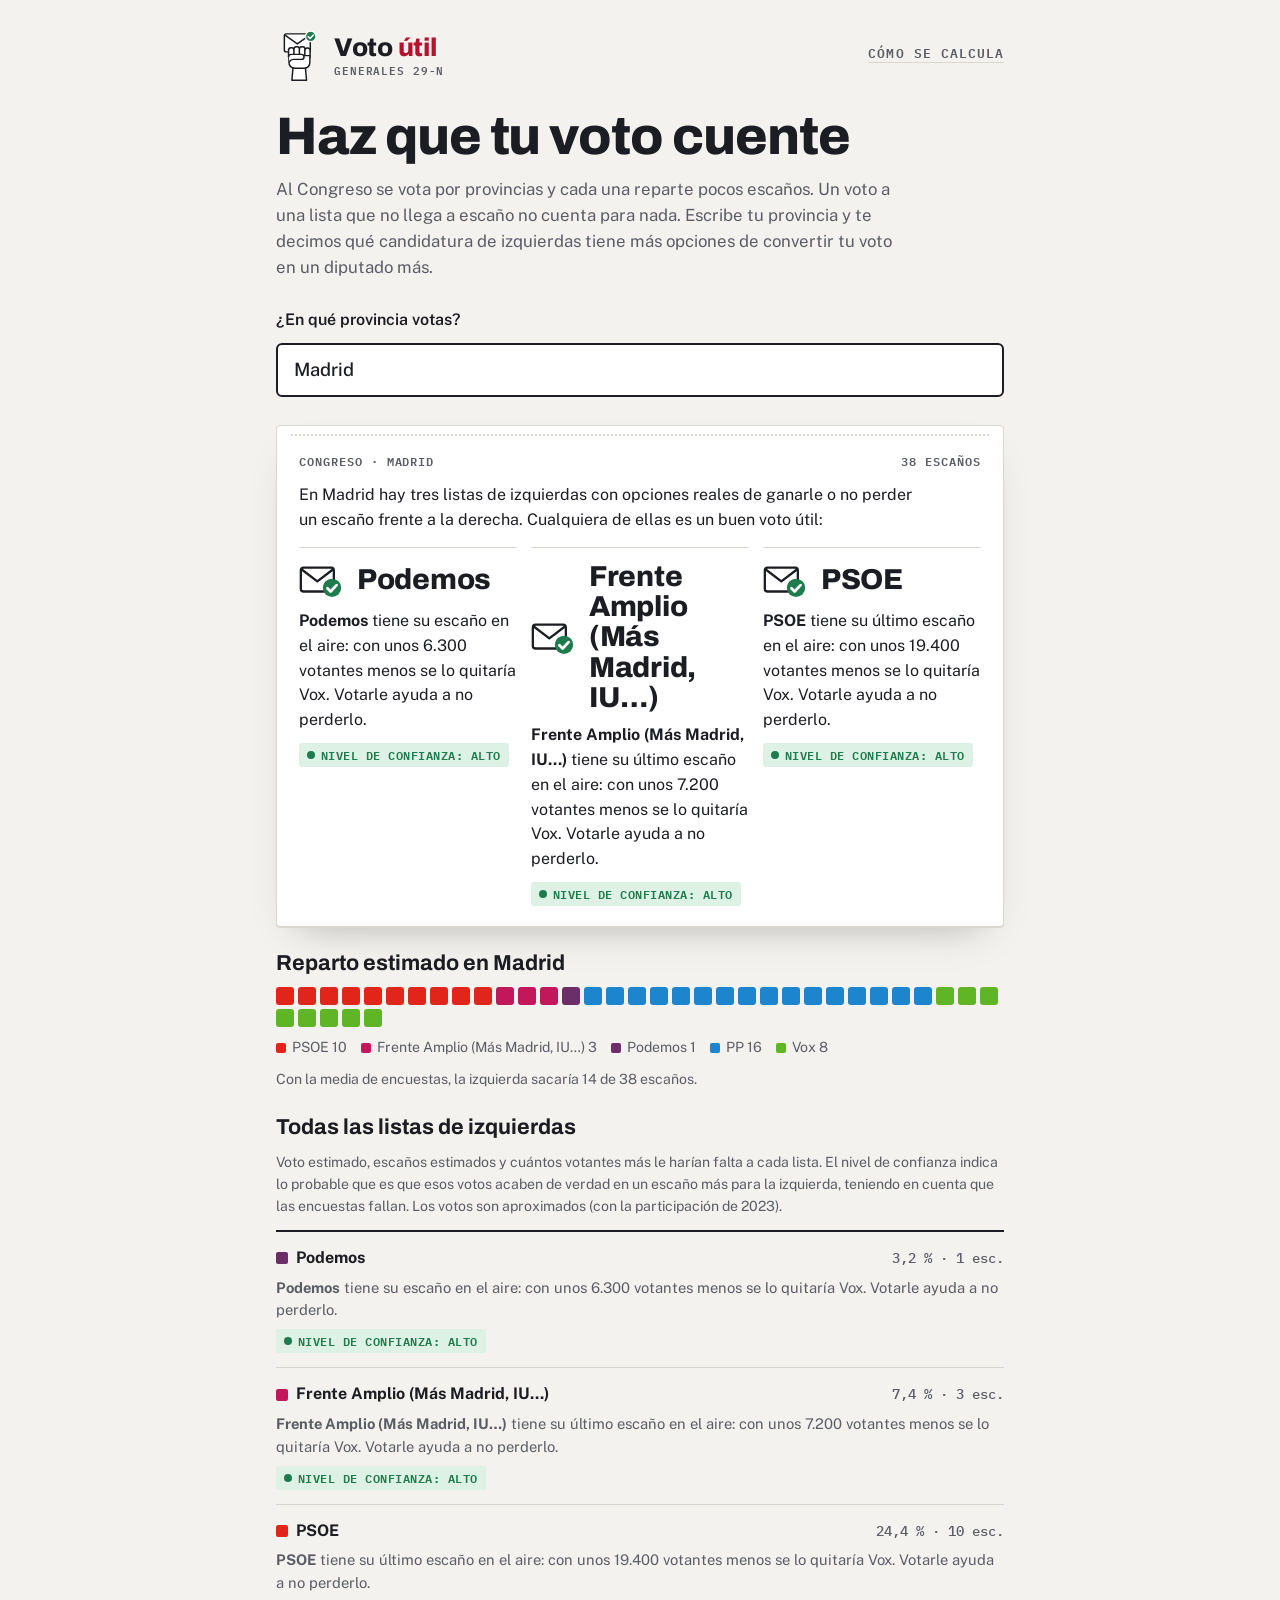
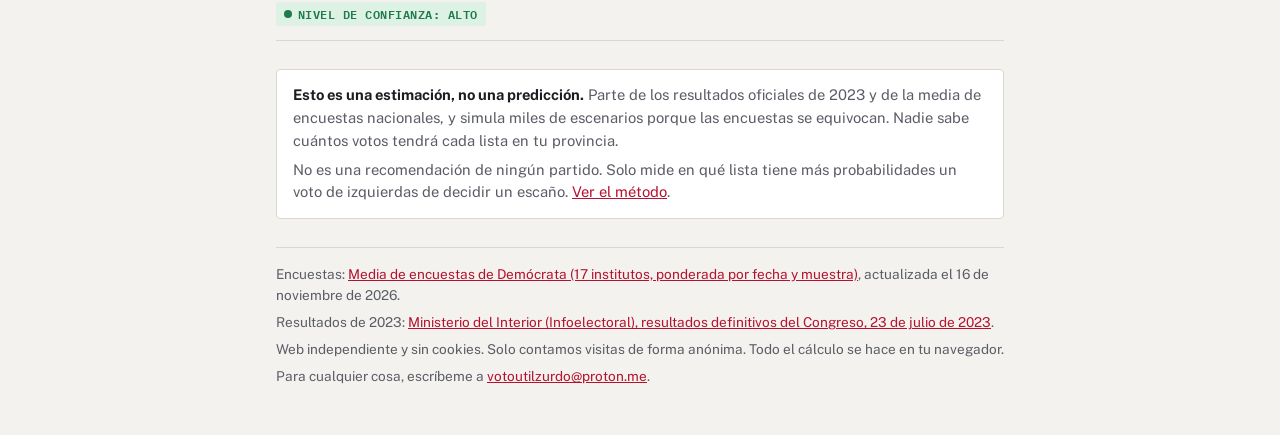
==== index.html @ 3c378f8c "Add files via upload" ====
<!doctype html>
<html lang="es">
<head>
<meta charset="utf-8">
<meta name="viewport" content="width=device-width, initial-scale=1, viewport-fit=cover">
<title>Voto útil de izquierdas</title>
<meta name="claude:viewport-fit-sides" content="cover">
<meta name="description" content="Escribe tu provincia y descubre qué candidatura de izquierdas convierte mejor tu voto en escaños el 29 de noviembre.">
<link rel="preconnect" href="https://fonts.googleapis.com">
<link rel="preconnect" href="https://fonts.gstatic.com" crossorigin>
<link rel="stylesheet" href="https://fonts.googleapis.com/css2?family=Archivo:wght@600;700;800&family=IBM+Plex+Mono:wght@500;600&family=Public+Sans:wght@400;500;600;700&display=swap">
<link rel="stylesheet" href="css/estilo.css">
</head>
<body>
<main class="envoltura">
  <div class="marca">
    <a class="logo" href="index.html" aria-label="Voto útil, inicio"><svg class="logo-puno" viewBox="-10 -12 220 254" aria-hidden="true"><g stroke="var(--tinta)" stroke-width="7" stroke-linejoin="round" stroke-linecap="round"> <rect x="30" y="14" width="124" height="86" rx="9" fill="var(--papeleta)"/> <path d="M33 20 L92 62 L151 20" fill="none"/> <path d="M72 168 L66 236 L136 236 L130 168 Z" fill="var(--papeleta)"/> <rect x="50" y="80" width="27" height="52" rx="12" fill="var(--papeleta)"/> <rect x="76" y="76" width="27" height="56" rx="12" fill="var(--papeleta)"/> <rect x="102" y="76" width="27" height="56" rx="12" fill="var(--papeleta)"/> <rect x="128" y="82" width="25" height="50" rx="12" fill="var(--papeleta)"/> <path d="M52 118 L52 150 Q52 178 82 178 L124 178 Q152 178 152 150 L152 118 Z" fill="var(--papeleta)"/> <path d="M50 124 Q50 112 64 112 L112 112 Q124 112 124 124 Q124 136 112 136 L72 136 Q60 136 56 146" fill="var(--papeleta)"/> </g> <circle cx="156" cy="26" r="25" fill="var(--ok)" stroke="var(--papeleta)" stroke-width="6"/> <path d="M144 27 L153 36 L169 19" fill="none" stroke="var(--papeleta)" stroke-width="7" stroke-linecap="round" stroke-linejoin="round"/> <metadata></metadata></svg><span class="logo-texto"><b>Voto <em>útil</em></b><small>Generales 29-N</small></span></a>
    <a href="como-se-calcula.html">Cómo se calcula</a>
  </div>

  <header style="display:grid;gap:12px">
    <h1>Haz que tu voto cuente</h1>
    <p class="entradilla">Al Congreso se vota por provincias y cada una reparte pocos escaños. Un voto a una lista que no llega a escaño no cuenta para nada. Escribe tu provincia y te decimos qué candidatura de izquierdas tiene más opciones de convertir tu voto en un diputado más.</p>
  </header>

  <form class="buscador" id="buscador" autocomplete="off">
    <label for="provincia">¿En qué provincia votas?</label>
    <div class="campo">
      <input id="provincia" name="provincia" type="text" placeholder="Por ejemplo: Sevilla, Asturias, Tenerife…" role="combobox" aria-expanded="false" aria-controls="sugerencias" aria-autocomplete="list">
      <ul class="sugerencias" id="sugerencias" role="listbox" hidden></ul>
    </div>
    <p class="error" id="error" hidden></p>
  </form>

  <section id="resultado" aria-live="polite"></section>

  <div class="aviso">
    <p><strong>Esto es una estimación, no una predicción.</strong> Parte de los resultados oficiales de 2023 y de la media de encuestas nacionales, y simula miles de escenarios porque las encuestas se equivocan. Nadie sabe cuántos votos tendrá cada lista en tu provincia.</p>
    <p>No es una recomendación de ningún partido. Solo mide en qué lista tiene más probabilidades un voto de izquierdas de decidir un escaño. <a href="como-se-calcula.html">Ver el método</a>.</p>
  </div>

  <footer id="pie"></footer>
</main>

<script src="datos/base2023.js"></script>
<script src="datos/encuestas.js"></script>
<script src="js/modelo.js"></script>
<script src="js/app.js"></script>
<script src="js/contador.js"></script>
</body>
</html>
---- css/estilo.css ----
/* Concepto: una papeleta blanca sobre la mesa del colegio electoral. Columna única, lectura rápida en móvil. */
:root {
  --papel: #f3f2ee;
  --papeleta: #ffffff;
  --tinta: #1c1d22;
  --tinta-suave: #5b5d66;
  --linea: #d9d7cf;
  --acento: #b5122f;
  --acento-suave: #f6dde1;
  --ok: #1f7a4d;
  --aviso: #9a6200;
  --barra-fondo: #e8e6df;
  --c-alta: #1f7a4d; --c-alta-fondo: #ddf1e5;
  --c-media: #8a5a00; --c-media-fondo: #fbedc8;
  --c-baja: #b3261e; --c-baja-fondo: #f9dedc;
  --f-titulo: "Archivo", "Arial Narrow", system-ui, sans-serif;
  --f-texto: "Public Sans", system-ui, -apple-system, "Segoe UI", sans-serif;
  --f-datos: "IBM Plex Mono", ui-monospace, "SFMono-Regular", Menlo, monospace;
  color-scheme: light;
}
@media (prefers-color-scheme: dark) {
  :root:not([data-theme="light"]) {
    --papel: #16171b; --papeleta: #202127; --tinta: #ecebe6; --tinta-suave: #a6a7ae; --linea: #34353d;
    --acento: #f0607a; --acento-suave: #3a1c24; --ok: #5ccf94; --aviso: #e0a640; --barra-fondo: #2c2d34;
    --c-alta: #6fd8a0; --c-alta-fondo: #173526; --c-media: #f0c25a; --c-media-fondo: #3a2f12; --c-baja: #ff8a80; --c-baja-fondo: #3e1c1a;
    color-scheme: dark;
  }
}
:root[data-theme="dark"] {
  --papel: #16171b; --papeleta: #202127; --tinta: #ecebe6; --tinta-suave: #a6a7ae; --linea: #34353d;
  --acento: #f0607a; --acento-suave: #3a1c24; --ok: #5ccf94; --aviso: #e0a640; --barra-fondo: #2c2d34;
    --c-alta: #6fd8a0; --c-alta-fondo: #173526; --c-media: #f0c25a; --c-media-fondo: #3a2f12; --c-baja: #ff8a80; --c-baja-fondo: #3e1c1a;
  color-scheme: dark;
}

* { box-sizing: border-box; }
html { -webkit-text-size-adjust: 100%; }
body {
  margin: 0;
  background: var(--papel);
  color: var(--tinta);
  font: 16px/1.55 var(--f-texto);
}
.envoltura {
  max-width: 760px;
  margin: 0 auto;
  padding-block: 28px 48px;
  padding-left: max(16px, env(safe-area-inset-left, 0px));
  padding-right: max(16px, env(safe-area-inset-right, 0px));
  display: grid;
  gap: 28px;
}
a { color: var(--acento); }
a:focus-visible, button:focus-visible, input:focus-visible { outline: 3px solid var(--acento); outline-offset: 2px; }

/* Cabecera */
.marca {
  display: flex; justify-content: space-between; align-items: baseline; gap: 12px; flex-wrap: wrap;
  font: 600 13px/1 var(--f-datos); letter-spacing: .08em; text-transform: uppercase; color: var(--tinta-suave);
}
.marca a { color: inherit; text-decoration: none; border-bottom: 1px solid var(--linea); padding-bottom: 2px; }
.marca strong { color: var(--acento); }
h1 {
  font: 800 clamp(2rem, 6.4vw, 3.3rem)/1.02 var(--f-titulo);
  letter-spacing: -0.02em; margin: 0; text-wrap: balance;
}
h2 { font: 700 1.35rem/1.2 var(--f-titulo); margin: 0; text-wrap: balance; }
h3 { font: 700 1.05rem/1.3 var(--f-titulo); margin: 0; }
.entradilla { margin: 0; max-width: 62ch; color: var(--tinta-suave); font-size: 1.05rem; }

/* Buscador */
.buscador { display: grid; gap: 10px; }
.buscador label { font-weight: 600; }
.campo { position: relative; }
.campo input {
  width: 100%; font: 500 1.15rem/1.2 var(--f-texto); color: var(--tinta);
  padding: 14px 16px; border: 2px solid var(--tinta); border-radius: 6px; background: var(--papeleta);
}
.sugerencias {
  position: absolute; z-index: 5; left: 0; right: 0; top: calc(100% + 4px);
  margin: 0; padding: 4px; list-style: none; background: var(--papeleta);
  border: 1px solid var(--linea); border-radius: 6px; box-shadow: 0 10px 30px rgb(0 0 0 / .14);
  max-height: 290px; overflow-y: auto;
}
.sugerencias button {
  width: 100%; text-align: left; font: inherit; color: var(--tinta); background: none; border: 0;
  padding: 10px 12px; border-radius: 4px; cursor: pointer; display: flex; justify-content: space-between; gap: 8px;
}
.sugerencias button span { color: var(--tinta-suave); font: 13px var(--f-datos); }
.sugerencias button:hover, .sugerencias button[aria-selected="true"] { background: var(--acento-suave); }
.opcion { display: flex; gap: 10px; align-items: flex-start; font-size: .95rem; color: var(--tinta-suave); cursor: pointer; }
.opcion input { margin-top: 4px; accent-color: var(--acento); width: 18px; height: 18px; flex: none; }
.error { color: var(--acento); margin: 0; font-weight: 600; }

/* Papeleta con la recomendación */
.papeleta {
  background: var(--papeleta);
  border: 1px solid var(--linea);
  border-radius: 4px;
  box-shadow: 0 1px 0 var(--linea), 0 18px 40px -24px rgb(0 0 0 / .35);
  padding: 22px 22px 20px;
  display: grid; gap: 14px;
  position: relative;
}
.papeleta::before { /* perforación de la papeleta */
  content: ""; position: absolute; left: 14px; right: 14px; top: 8px; height: 0;
  border-top: 2px dotted var(--linea);
}
.papeleta .contexto {
  font: 600 12px/1.3 var(--f-datos); letter-spacing: .08em; text-transform: uppercase; color: var(--tinta-suave);
  padding-top: 6px; display: flex; justify-content: space-between; gap: 8px; flex-wrap: wrap;
}
.voto { display: flex; align-items: center; gap: 14px; }
.casilla {
  flex: none; width: 34px; height: 34px; border: 2px solid var(--tinta); border-radius: 3px;
  display: grid; place-items: center; font: 800 22px/1 var(--f-titulo); color: var(--acento);
}
.voto .partido { font: 800 clamp(1.7rem, 6vw, 2.5rem)/1.05 var(--f-titulo); letter-spacing: -0.01em; text-wrap: balance; }
.explica { margin: 0; max-width: 62ch; }
.etiqueta {
  display: inline-block; font: 600 12px/1 var(--f-datos); letter-spacing: .05em; text-transform: uppercase;
  padding: 6px 8px; border-radius: 3px; background: var(--acento-suave); color: var(--acento); justify-self: start;
}

/* Escaños de la provincia */
.escanos { display: grid; gap: 10px; }
.cuadros { display: flex; flex-wrap: wrap; gap: 4px; }
.cuadro { width: 18px; height: 18px; border-radius: 3px; }
.leyenda { display: flex; flex-wrap: wrap; gap: 6px 14px; font-size: .88rem; color: var(--tinta-suave); margin: 0; padding: 0; list-style: none; }
.leyenda li { display: flex; align-items: center; gap: 6px; }
.leyenda i { width: 10px; height: 10px; border-radius: 2px; display: inline-block; }

/* Tabla de la izquierda */
.lista { display: grid; gap: 0; border-top: 2px solid var(--tinta); }
.fila {
  display: grid; grid-template-columns: minmax(0, 1fr) auto; gap: 6px 16px; align-items: center;
  padding: 14px 0; border-bottom: 1px solid var(--linea);
}
.fila .nombre { display: flex; align-items: center; gap: 8px; font-weight: 700; min-width: 0; }
.fila .nombre i { width: 12px; height: 12px; border-radius: 2px; flex: none; }
.fila .cifras { font: 500 .9rem/1.3 var(--f-datos); color: var(--tinta-suave); text-align: right; font-variant-numeric: tabular-nums; }
.fila .estado { grid-column: 1 / -1; font-size: .92rem; color: var(--tinta-suave); margin: 0; }
.impacto { grid-column: 1 / -1; display: grid; grid-template-columns: minmax(0, 1fr) 4.5em; gap: 10px; align-items: center; }
.impacto .barra { height: 10px; background: var(--barra-fondo); border-radius: 5px; overflow: hidden; }
.impacto .barra span { display: block; height: 100%; background: var(--tinta-suave); border-radius: 5px; }
.fila.mejor .impacto .barra span { background: var(--acento); }
.impacto b { font: 600 .9rem var(--f-datos); text-align: right; font-variant-numeric: tabular-nums; }
.fila.mejor .nombre::after {
  content: "Más útil"; font: 600 11px/1 var(--f-datos); text-transform: uppercase; letter-spacing: .05em;
  color: var(--acento); background: var(--acento-suave); padding: 4px 6px; border-radius: 3px;
}
.nota-tabla { font-size: .88rem; color: var(--tinta-suave); margin: 0; }

/* Aviso y pie */
.aviso {
  border: 1px solid var(--linea); border-radius: 4px; padding: 14px 16px; background: var(--papeleta);
  font-size: .92rem; color: var(--tinta-suave); display: grid; gap: 6px;
}
.aviso strong { color: var(--tinta); }
.aviso p { margin: 0; }
footer { font-size: .85rem; color: var(--tinta-suave); display: grid; gap: 6px; border-top: 1px solid var(--linea); padding-top: 16px; }
footer p { margin: 0; }

/* Página de método */
.texto { display: grid; gap: 14px; max-width: 66ch; }
.texto p, .texto ul, .texto ol { margin: 0; }
.texto li + li { margin-top: 6px; }
.texto h2 { margin-top: 14px; }
.ejemplo { overflow-x: auto; }
.ejemplo table { border-collapse: collapse; font: 14px/1.4 var(--f-datos); font-variant-numeric: tabular-nums; min-width: 460px; }
.ejemplo th, .ejemplo td { border-bottom: 1px solid var(--linea); padding: 6px 10px; text-align: right; }
.ejemplo th:first-child, .ejemplo td:first-child { text-align: left; }
.ejemplo td.gana { color: var(--acento); font-weight: 700; }
code { font-family: var(--f-datos); font-size: .92em; }

@media (prefers-reduced-motion: no-preference) {
  .papeleta { animation: entra .35s ease-out both; }
  @keyframes entra { from { transform: translateY(6px); } to { transform: none; } }
}

/* Opciones de voto y nivel de confianza */
.opciones-voto { display: grid; gap: 14px; }
.opciones-voto.n2, .opciones-voto.n3 { grid-template-columns: repeat(auto-fit, minmax(210px, 1fr)); }
.opcion-voto { display: grid; gap: 10px; align-content: start; min-width: 0; }
.opciones-voto.n2 .opcion-voto, .opciones-voto.n3 .opcion-voto { border-top: 1px solid var(--linea); padding-top: 14px; }
.opciones-voto.n2 .voto .partido, .opciones-voto.n3 .voto .partido { font-size: clamp(1.4rem, 4.6vw, 1.8rem); }
.confianza {
  display: inline-flex; align-items: center; gap: 6px; justify-self: start;
  font: 600 12px/1 var(--f-datos); letter-spacing: .04em; text-transform: uppercase;
  padding: 6px 8px; border-radius: 3px;
}
.confianza::before { content: ""; width: 8px; height: 8px; border-radius: 50%; background: currentColor; }
.confianza.alta { color: var(--c-alta); background: var(--c-alta-fondo); }
.confianza.media { color: var(--c-media); background: var(--c-media-fondo); }
.confianza.baja { color: var(--c-baja); background: var(--c-baja-fondo); }
.fila > div:last-child { grid-column: 1 / -1; }
.sobre { flex: 0 0 44px; width: 44px; min-width: 44px; height: 37px; }

/* Logo (puño con el sobre) */
.marca { align-items: center; }
.marca a.logo { display: flex; align-items: center; gap: 12px; border: 0; padding: 0; text-transform: none; letter-spacing: 0; }
.logo-puno { width: 46px; height: 54px; flex: none; }
.logo-texto { display: grid; gap: 4px; }
.logo-texto b { font: 800 1.6rem/1 var(--f-titulo); letter-spacing: -0.01em; color: var(--tinta); }
.logo-texto b em { font-style: normal; color: var(--acento); }
.logo-texto small { font: 600 11px/1 var(--f-datos); letter-spacing: .08em; text-transform: uppercase; color: var(--tinta-suave); }
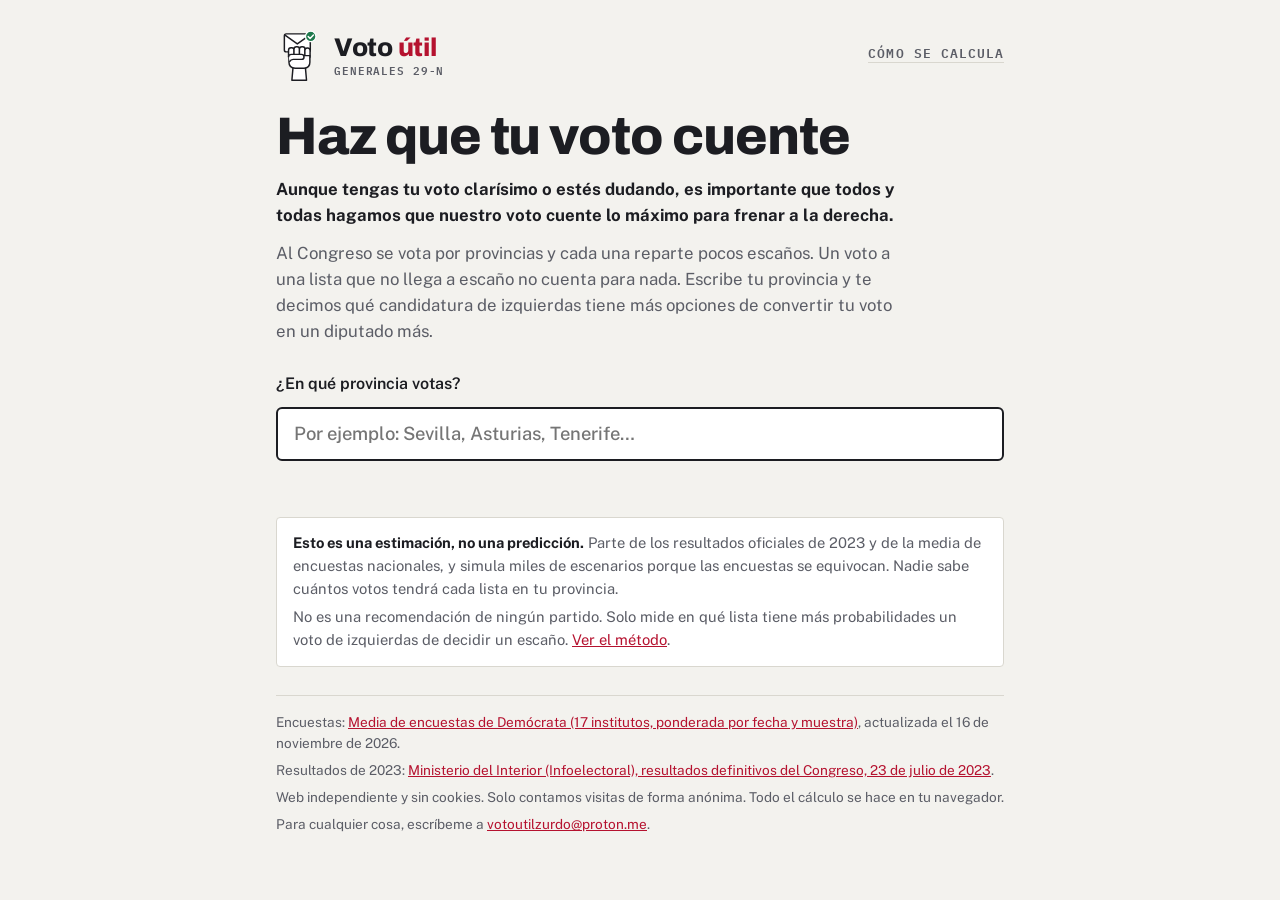
==== commit e9086715: "Añade llamada a frenar a la derecha en la entrada Co-Authored-By: Claude Opus 5.5 <noreply@anthropic" ====
--- a/index.html
+++ b/index.html
@@ -20,6 +20,7 @@
 
   <header style="display:grid;gap:12px">
     <h1>Haz que tu voto cuente</h1>
+    <p class="entradilla llamada"><strong>Aunque tengas tu voto clarísimo o estés dudando, es importante que todos y todas hagamos que nuestro voto cuente lo máximo para frenar a la derecha.</strong></p>
     <p class="entradilla">Al Congreso se vota por provincias y cada una reparte pocos escaños. Un voto a una lista que no llega a escaño no cuenta para nada. Escribe tu provincia y te decimos qué candidatura de izquierdas tiene más opciones de convertir tu voto en un diputado más.</p>
   </header>
 
--- a/css/estilo.css
+++ b/css/estilo.css
@@ -204,3 +204,4 @@
 .logo-texto b { font: 800 1.6rem/1 var(--f-titulo); letter-spacing: -0.01em; color: var(--tinta); }
 .logo-texto b em { font-style: normal; color: var(--acento); }
 .logo-texto small { font: 600 11px/1 var(--f-datos); letter-spacing: .08em; text-transform: uppercase; color: var(--tinta-suave); }
+.entradilla.llamada { color: var(--tinta); }
